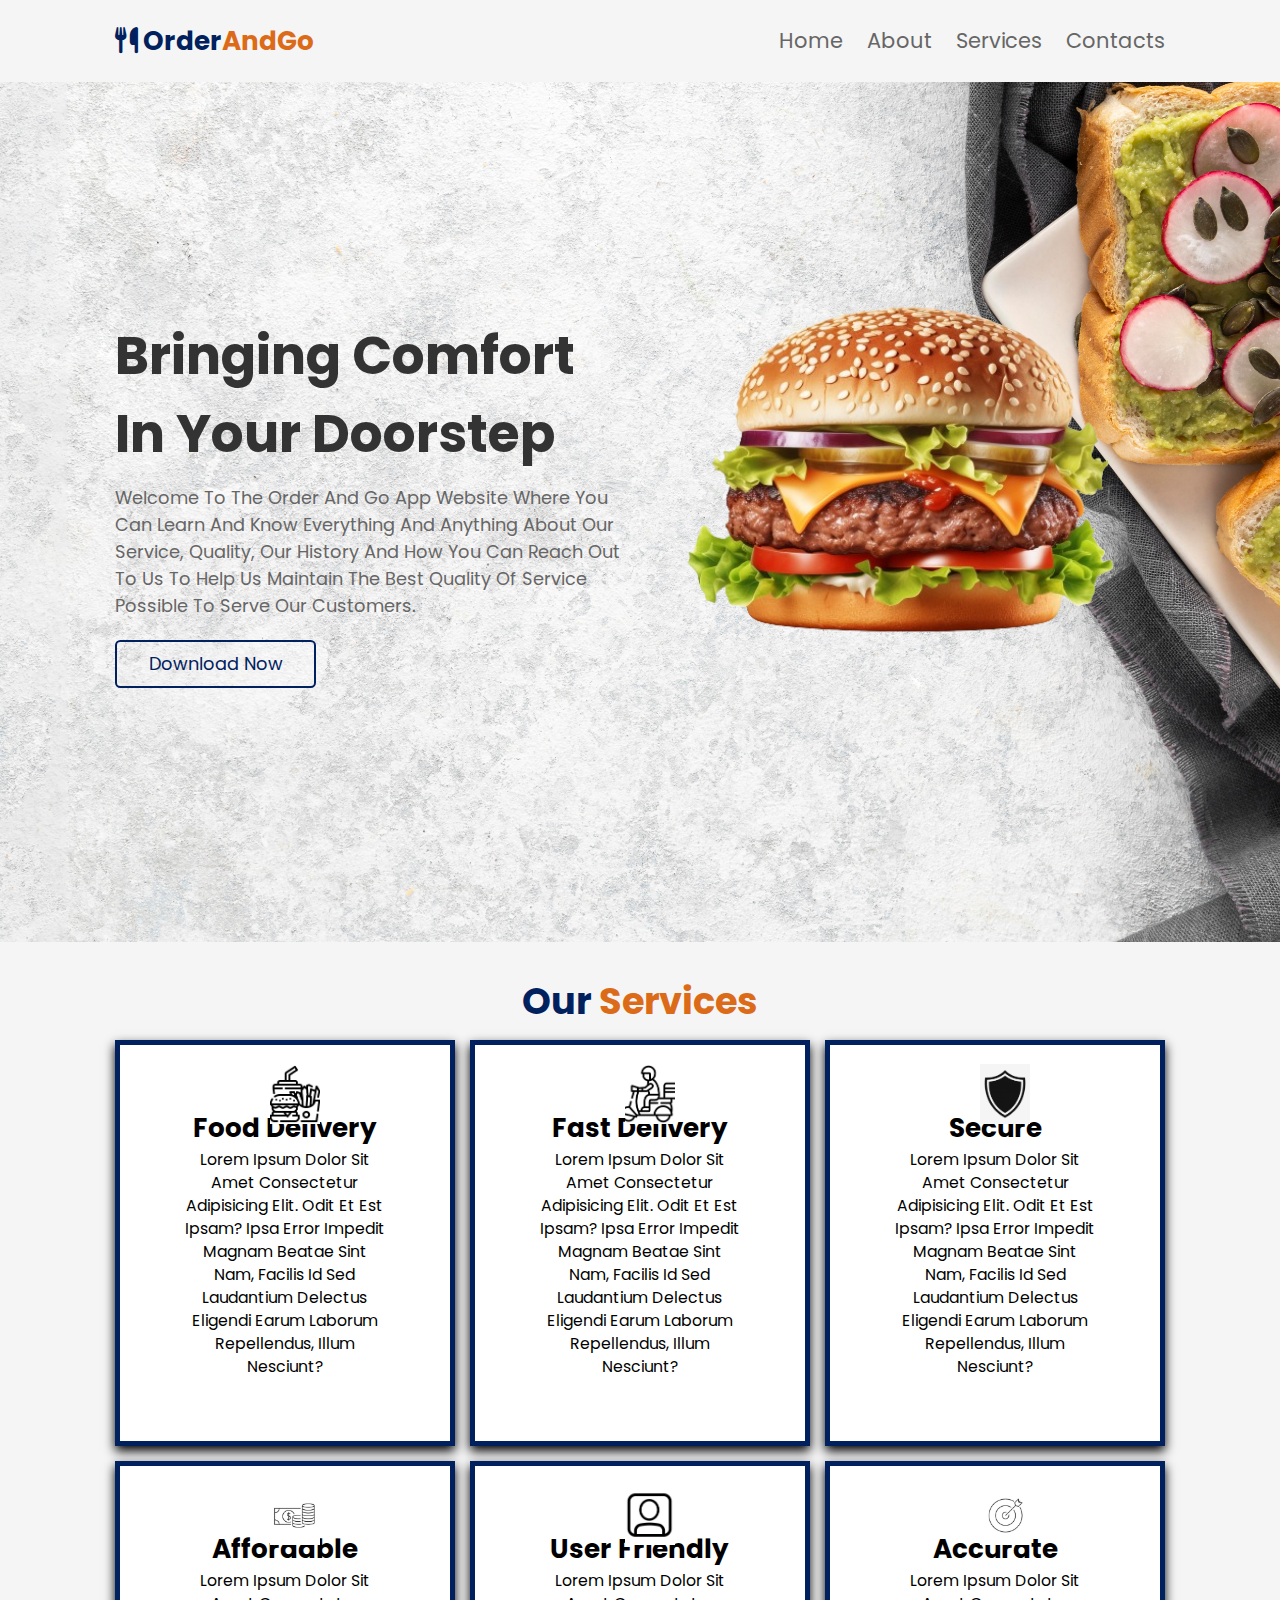
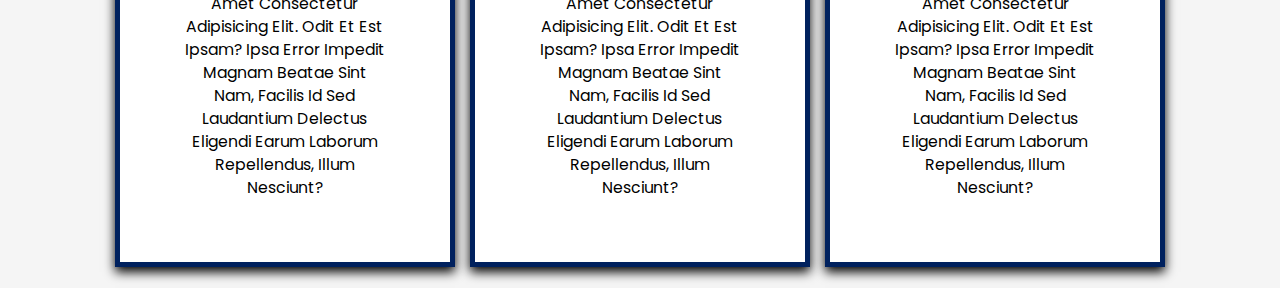
==== index.html @ ed637024 "Add files via upload" ====
<!DOCTYPE html>
<html lang="en">
<head>
  <meta charset="UTF-8">
  <meta name="viewport" content="width=device-width, initial-scale=1.0">
  <link rel="stylesheet" href="styles.css">
  <link rel="stylesheet" href="https://cdnjs.cloudflare.com/ajax/libs/font-awesome/6.5.2/css/all.min.css">
  <link rel="icon" type="images/x-icon" href="12-removebg-preview.png"/>
  <title> Order And Go</title>
</head>
<body>
  <header> 
    <a href="#" class="logo"><i class="fas fa-utensils"></i>Order<span class="and">AndGo</span></a>

    <div id="menu-bar"class="fas fa-bars"></div>
    <nav class="navbar">
      <a href="#home">Home</a>
      <a href="about.html">About</a>
      <a href="#services">Services</a>
      <a href="contact.html">Contacts</a>
    </nav>
  </header>
    <section class="home" id="home">
        <div class="content"> 
        <h3> Bringing comfort in your doorstep</h3>
        <p> Welcome to the Order and Go app website where you can learn and know everything and anything about our service, quality, our history and how you can reach out to us to help us maintain the best quality of service possible to serve our customers.</p>
        <a href="download.html" class="btn"> Download Now</a>
    </div>
    <div class="image">
        <img src="Fresh_beef_burger_isolated_-1-removebg-preview.png">
    </div>
    <hr>
</section>
    <section class="services" id="services"> 
        <h1 class="heading">Our <span> Services </span></h1>

        <div class="box-container"> 
            <div class="box">
                <img class="image" src="1.jpg">
             <div class="content1"> 
                <h3> Food Delivery </h3>
                <img class="image" src="1.jpg">
                <p> Lorem ipsum dolor sit amet consectetur adipisicing elit. Odit et est ipsam? Ipsa error impedit magnam beatae sint nam, facilis id sed laudantium delectus eligendi earum laborum repellendus, illum nesciunt?</p>
             </div>
            </div>
            <div class="box">
                <img class="image" src="2.jpg">
                <div class="content1"> 
                    <img class="image" src="2.jpg">
                   <h3> Fast Delivery </h3>
                   <p> Lorem ipsum dolor sit amet consectetur adipisicing elit. Odit et est ipsam? Ipsa error impedit magnam beatae sint nam, facilis id sed laudantium delectus eligendi earum laborum repellendus, illum nesciunt?</p>
                </div>
               </div>
               <div class="box">
                <img class="image" src="3.jpg">
                <div class="content1"> 
                    <img class="image" src="3.jpg">
                   <h3> Secure </h3>
                   <p> Lorem ipsum dolor sit amet consectetur adipisicing elit. Odit et est ipsam? Ipsa error impedit magnam beatae sint nam, facilis id sed laudantium delectus eligendi earum laborum repellendus, illum nesciunt?</p>
                </div>
               </div>
               <div class="box">
                <img class="image" src="4.jpg">
                <div class="content1"> 
                    <img class="image" src="4.jpg">
                   <h3> Affordable </h3>
                   <p> Lorem ipsum dolor sit amet consectetur adipisicing elit. Odit et est ipsam? Ipsa error impedit magnam beatae sint nam, facilis id sed laudantium delectus eligendi earum laborum repellendus, illum nesciunt?</p>
                </div>
               </div>
               <div class="box">
                <img class="image" src="5.jpg">
                <div class="content1"> 
                    <img class="image" src="5.jpg">
                   <h3> User Friendly </h3>
                   <p> Lorem ipsum dolor sit amet consectetur adipisicing elit. Odit et est ipsam? Ipsa error impedit magnam beatae sint nam, facilis id sed laudantium delectus eligendi earum laborum repellendus, illum nesciunt?</p>
                </div>
               </div>
               <div class="box">
                <img class="image" src="6.jpg">
                <div class="content1"> 
                    <img class="image" src="6.jpg">
                   <h3> Accurate </h3>
                   <p> Lorem ipsum dolor sit amet consectetur adipisicing elit. Odit et est ipsam? Ipsa error impedit magnam beatae sint nam, facilis id sed laudantium delectus eligendi earum laborum repellendus, illum nesciunt?</p>
                </div>
               </div>
        </div>
    </section> 
    <script src="main.js"></script>
</body>
</html>
---- styles.css ----
@import url('https://fonts.googleapis.com/css2?family=Poppins:ital,wght@0,100;0,200;0,300;0,400;0,500;0,600;0,700;0,800;0,900;1,100;1,200;1,300;1,400;1,500;1,600;1,700;1,800;1,900&display=swap');

:root{
--red:#ff3838;
}
*{
font-family: 'Poppins';
margin: 0;
padding: 0;
outline: none;
border: none;
text-decoration: none;
text-transform: capitalize;
transition: all .2s linear;
}
*::selection{
background: var(--red);
color: white;
}
html{
scroll-behavior: smooth;
font-size: 65.5%;
scroll-padding-top: 6rem;
}
body{
background-color: white;
}
header{
position: fixed;
top:0;
left: 0;
right: 0;
z-index: 1000;
display: flex;
align-items: center;
justify-content: space-between;
background-color: whitesmoke;
padding: 2rem 9%;
box-shadow: 0. 5rem 1rem rgba(0, 0, 0, .1);
}
header .logo{
font-size: 2.5rem;
font-weight: bolder;
color: #00215E;
}
.logo .and{
color: #DC6B19;
}
header .logo i{
padding-right: .5rem;
}
header .navbar a{
font-size: 2rem;
margin-left: 2rem;
color: #666;

}
header .navbar a:hover{
color:#00215E;
}
#menu-bar{
font-size: 3rem;
cursor: pointer;
color: #333;
border: .2rem solid #666;
border-radius: .3rem;
padding: .5rem 1.5rem;
display: none;
}
section{
padding: 2rem 9%;
}
.home{
display: flex;
flex-wrap: warp;
gap:1.5rem;
min-height: 100vh;
align-items: center;
background: url(top-view-avocado-toast-with-radish-seeds-plate-with-copy-space.jpg) no-repeat ;
background-size: cover;
background-position: center;
}
.home .content{
flex: 1 1 40rem;
padding-top: 6.5rem;
}
.home .image{
flex: 1 1 40rem;
}
.home .image img{
width:100%;
padding: 1rem;
animation:float 3s linear infinite;
}

@keyframes float {

0%, 100%{
transform: translateY(0rem);

}
50%{
transform: translateY(3rem);

}
}
.home .content p{
font-size: 1.7rem;
color: #666;
padding: 1rem 0;
}
.home .content h3{
font-size: 5rem;
color: #333;
}
.btn{
display: inline-block;
padding:.8rem 3rem;
border: .2rem solid #00215E;
cursor: pointer;
font-size: 1.7rem;
border-radius: .5rem;
color: #00215E;
position:relative;
overflow: hidden;
z-index: 0;
margin-top: 1rem;
}
.btn::before{
content: '';
position: absolute;
top: 0; right: 0;
width: 0%;
height: 100%;
background: #00215E;
transition: .3s linear;
z-index: -1;
}
.btn:hover::before{
width: 100%;
left: 0;
}
.btn:hover{
color: white;
}
.heading{
text-align: center;
font-size: 3.5rem;
padding: 1rem;
color: #00215E;
}
.heading span{
color:#DC6B19;
}
.services .box-container{
display: flex;
flex-wrap: wrap;
gap:1.5rem;
}
.services .box-container .box{
flex: 1 1 30rem;
position: relative;
overflow: hidden;
box-shadow: 0 .5rem 1rem black;
border:.5rem solid #00215E;
}
.services .box-container .box .image{
height: 15%;
width:15%;
object-fit: cover;
position: absolute;
top: 1%; left:0;
margin-left: 150px;
}
.services .box-container .box .content1{
text-align: center;
background: #fff;
padding: 6rem;
}
.services .box-container .box img{
margin:1.5rem 0;
}
.services .box-container .box h3{
font-size: 2.5rem;
}
.services .box-container .box {
font-size: 1.5rem;
}
.services{
background-color: whitesmoke;
background-repeat: no-repeat;
background-size: cover;
}
@media(max-width:991px){
html{
font-size: 55%;
}
header{
padding:2rem;
}
section{
padding:2rem;
}
}
@media(max-width:768px){
    #menu-bar{
        display: initial;
    }
    header .navbar{
        position: absolute;
        top: 100%;
        right: 0;
        left: 0;
        background:#f7f7f7;
        border-top: .1rem solid rgba(0, 0, 0, .1);
        clip-path: polygon(0 0, 100% 0, 100% 0, 0 0);
        display: none;
    }

    header .navbar.active{
        clip-path: polygon(0 0, 100% 0, 100% 100%, 0% 100%);
        display: block;
    }

    header .navbar a{
        margin: 1.5rem;
        padding: 1.5rem;
        display: block;
        background: #fff;
    }
}

@media(max-width:400px){
html{
font-size: 50%;
}
}
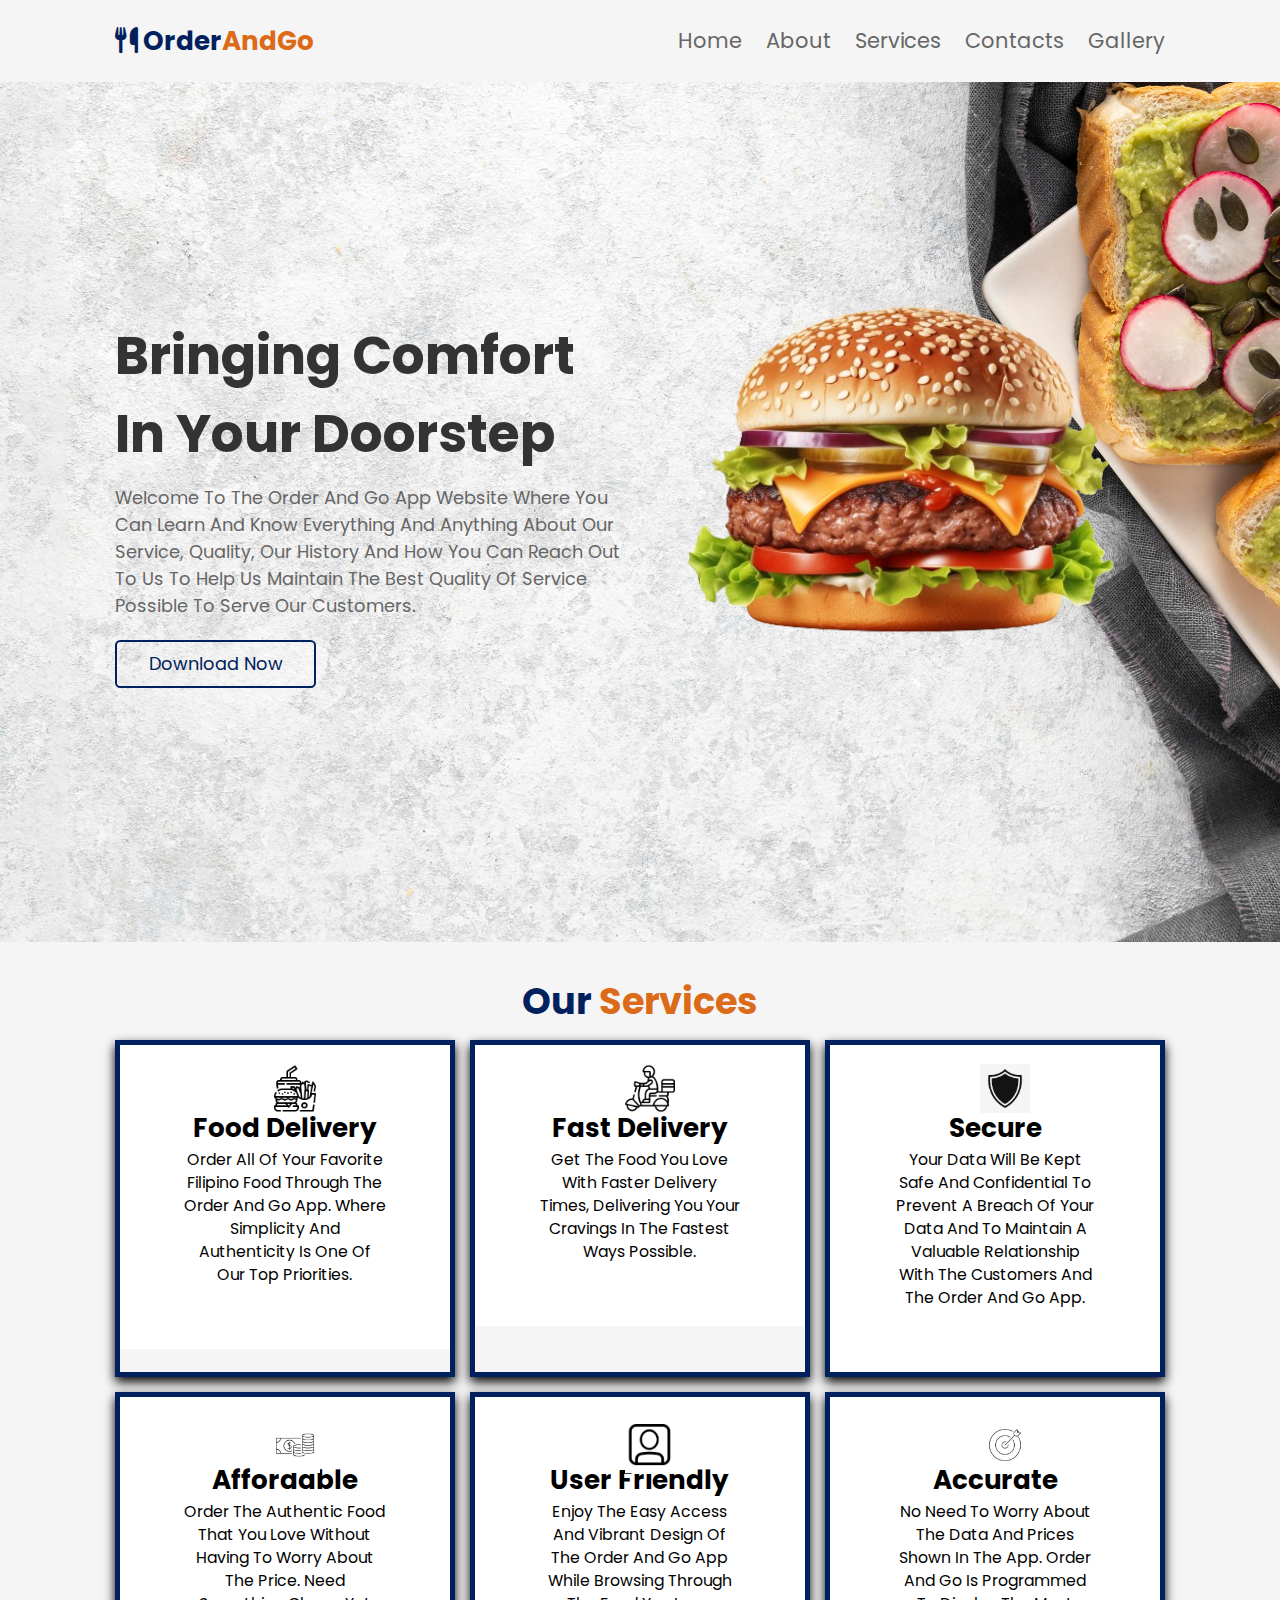
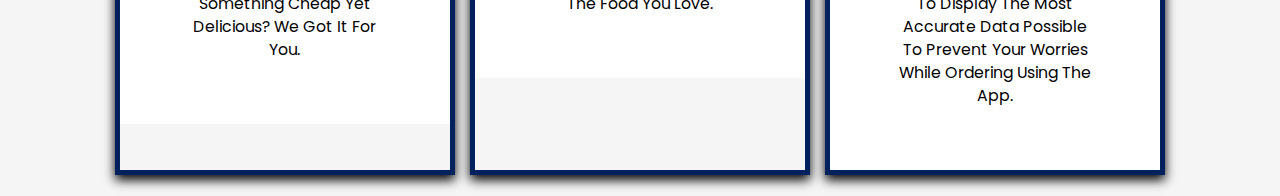
==== commit e3d93992: "Add files via upload" ====
--- a/index.html
+++ b/index.html
@@ -18,6 +18,7 @@
       <a href="about.html">About</a>
       <a href="#services">Services</a>
       <a href="contact.html">Contacts</a>
+      <a href="gallery.html">Gallery</a>
     </nav>
   </header>
     <section class="home" id="home">
@@ -40,7 +41,7 @@
              <div class="content1"> 
                 <h3> Food Delivery </h3>
                 <img class="image" src="1.jpg">
-                <p> Lorem ipsum dolor sit amet consectetur adipisicing elit. Odit et est ipsam? Ipsa error impedit magnam beatae sint nam, facilis id sed laudantium delectus eligendi earum laborum repellendus, illum nesciunt?</p>
+                <p>Order all of your favorite filipino food through the Order and Go app. Where simplicity and authenticity is one of our top priorities.</p>
              </div>
             </div>
             <div class="box">
@@ -48,7 +49,7 @@
                 <div class="content1"> 
                     <img class="image" src="2.jpg">
                    <h3> Fast Delivery </h3>
-                   <p> Lorem ipsum dolor sit amet consectetur adipisicing elit. Odit et est ipsam? Ipsa error impedit magnam beatae sint nam, facilis id sed laudantium delectus eligendi earum laborum repellendus, illum nesciunt?</p>
+                   <p>Get the food you love with faster delivery times, delivering you your cravings in the fastest ways possible.</p>
                 </div>
                </div>
                <div class="box">
@@ -56,7 +57,7 @@
                 <div class="content1"> 
                     <img class="image" src="3.jpg">
                    <h3> Secure </h3>
-                   <p> Lorem ipsum dolor sit amet consectetur adipisicing elit. Odit et est ipsam? Ipsa error impedit magnam beatae sint nam, facilis id sed laudantium delectus eligendi earum laborum repellendus, illum nesciunt?</p>
+                   <p>Your data will be kept safe and confidential to prevent a breach of your data and to maintain a valuable relationship with the customers and the Order and Go app.</p>
                 </div>
                </div>
                <div class="box">
@@ -64,7 +65,7 @@
                 <div class="content1"> 
                     <img class="image" src="4.jpg">
                    <h3> Affordable </h3>
-                   <p> Lorem ipsum dolor sit amet consectetur adipisicing elit. Odit et est ipsam? Ipsa error impedit magnam beatae sint nam, facilis id sed laudantium delectus eligendi earum laborum repellendus, illum nesciunt?</p>
+                   <p>Order the authentic food that you love without having to worry about the price. Need something cheap yet delicious? We got it for you.</p>
                 </div>
                </div>
                <div class="box">
@@ -72,7 +73,7 @@
                 <div class="content1"> 
                     <img class="image" src="5.jpg">
                    <h3> User Friendly </h3>
-                   <p> Lorem ipsum dolor sit amet consectetur adipisicing elit. Odit et est ipsam? Ipsa error impedit magnam beatae sint nam, facilis id sed laudantium delectus eligendi earum laborum repellendus, illum nesciunt?</p>
+                   <p>Enjoy the easy access and vibrant design of the Order and Go app while browsing through the food you love.</p>
                 </div>
                </div>
                <div class="box">
@@ -80,7 +81,7 @@
                 <div class="content1"> 
                     <img class="image" src="6.jpg">
                    <h3> Accurate </h3>
-                   <p> Lorem ipsum dolor sit amet consectetur adipisicing elit. Odit et est ipsam? Ipsa error impedit magnam beatae sint nam, facilis id sed laudantium delectus eligendi earum laborum repellendus, illum nesciunt?</p>
+                   <p>No need to worry about the data and prices shown in the app. Order and Go is programmed to display the most accurate data possible to prevent your worries while ordering using the app.</p>
                 </div>
                </div>
         </div>
